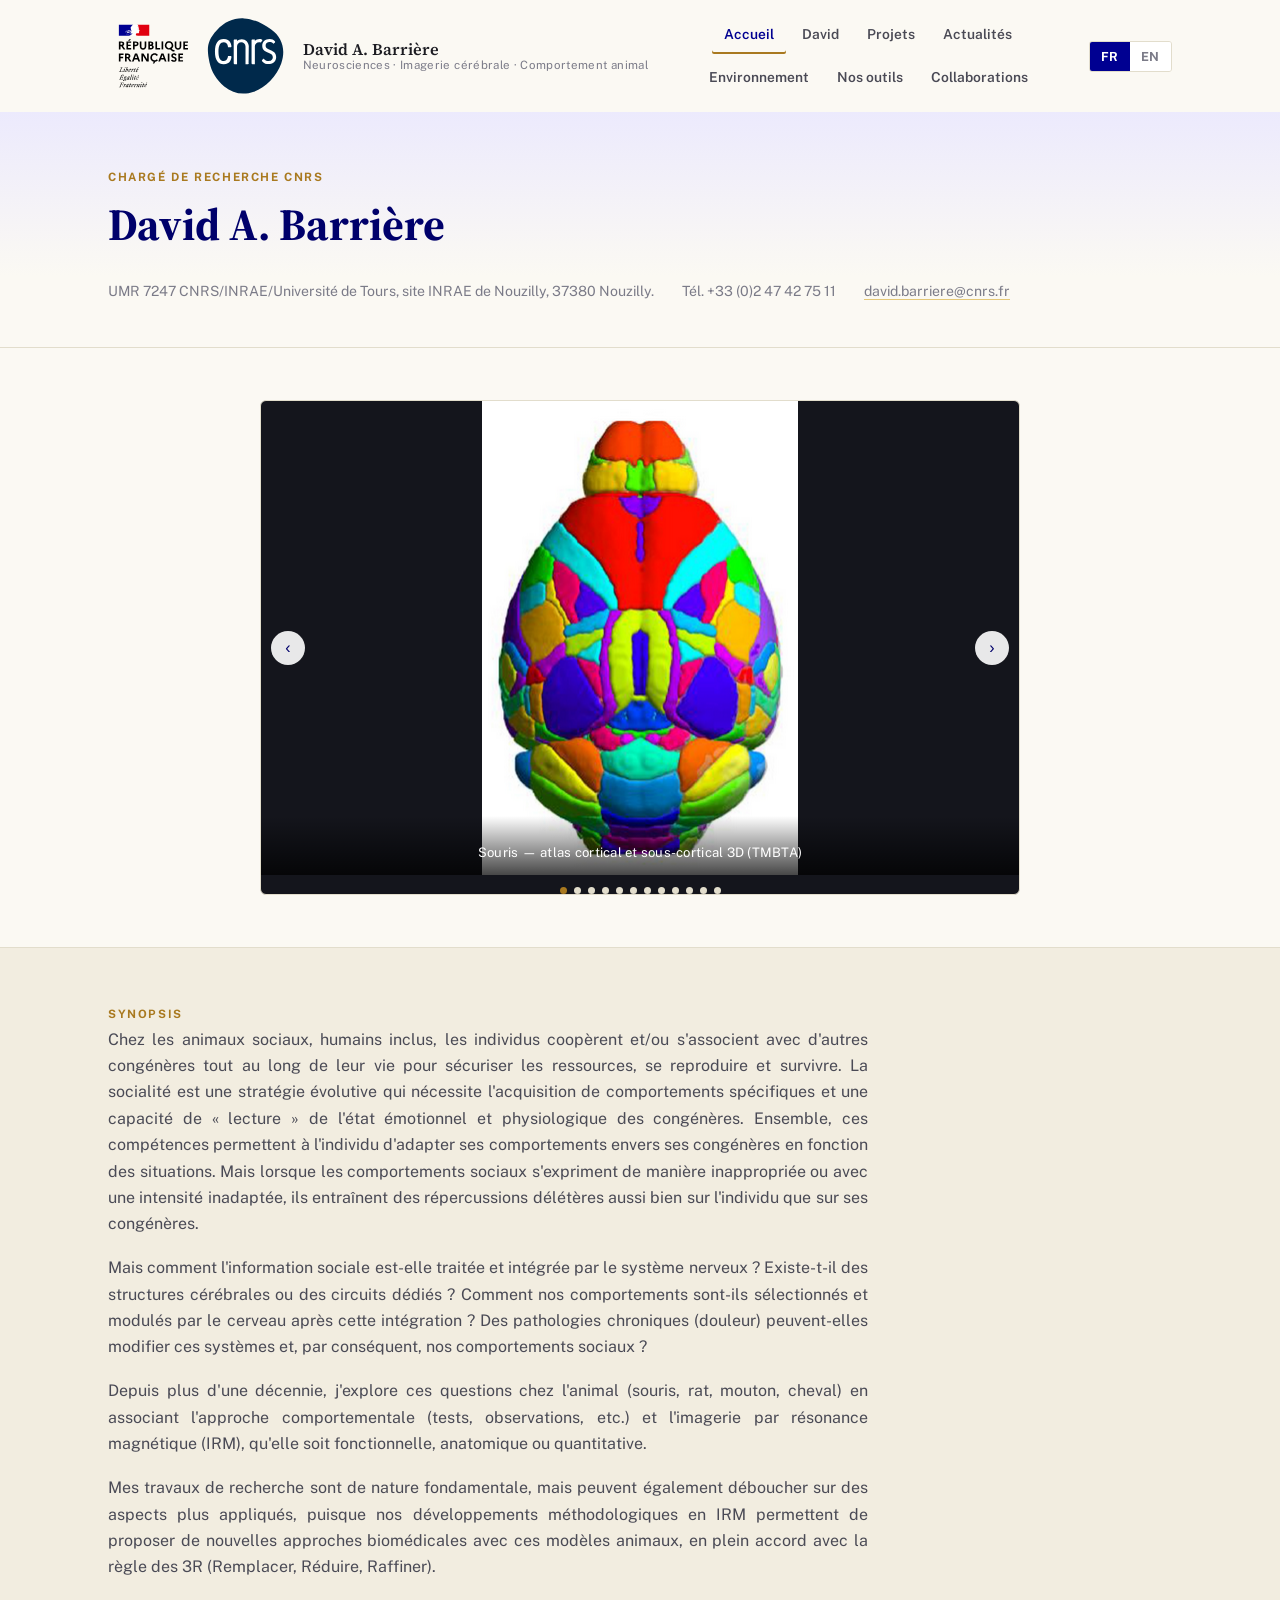
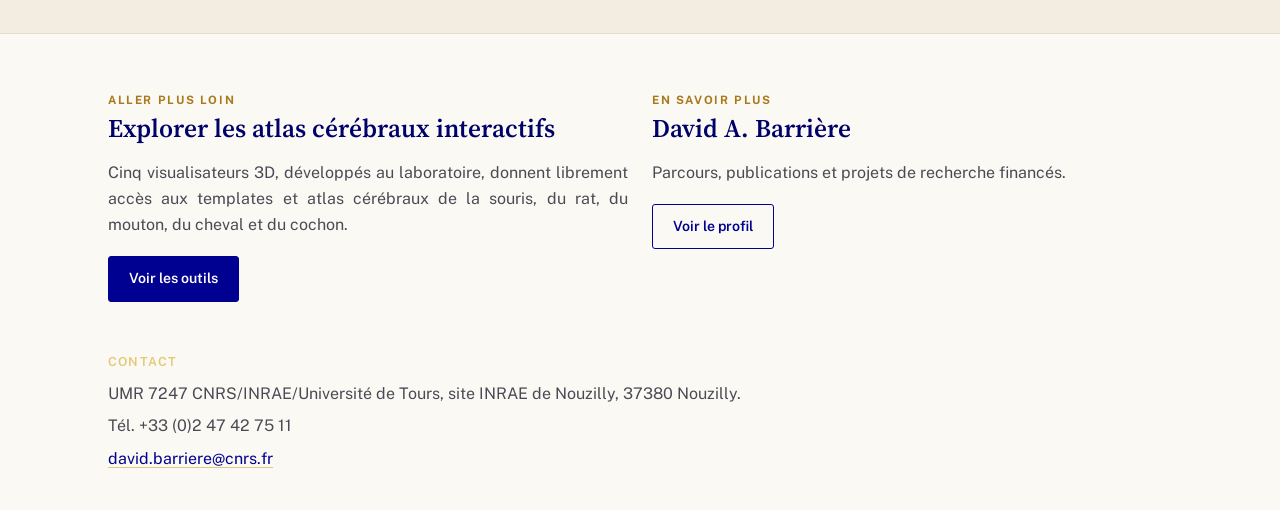
==== index.html @ c44377b9 "Add GoatCounter analytics Privacy-friendly, cookie-free page-view tracking (site code: davidbarriere" ====
<!doctype html>
<html lang="fr">
<head>
<meta charset="utf-8" />
<meta name="viewport" content="width=device-width, initial-scale=1" />
<title>David A. Barrière — Neurosciences sociales &amp; imagerie cérébrale</title>
<meta name="description" content="David A. Barrière, Chargé de Recherche CNRS, UMR 7247 PRC — imagerie cérébrale et éthologie computationnelle chez l'animal." />
<link rel="stylesheet" href="./assets/css/site.css?v=8" />
<script data-goatcounter="https://davidbarriere.goatcounter.com/count" async src="https://gc.zgo.at/count.js"></script>
</head>
<body>
<div id="site-header"></div>

<main>
  <section class="hero">
    <div class="wrap">
      <span class="eyebrow" data-i18n="rights"></span>
      <h1>David A. Barrière</h1>
      <div class="hero-contact">
        <span data-lang-block="fr">UMR 7247 CNRS/INRAE/Université de Tours, site INRAE de Nouzilly, 37380 Nouzilly.</span>
        <span data-lang-block="en">UMR 7247 CNRS/INRAE/University of Tours, INRAE site of Nouzilly, 37380 Nouzilly, France.</span>
        <span>Tél. +33 (0)2 47 42 75 11</span>
        <a href="mailto:david.barriere@cnrs.fr">david.barriere@cnrs.fr</a>
      </div>
    </div>
  </section>

  <section class="section">
    <div class="wrap">
      <div class="carousel" data-carousel>
        <div class="carousel-track">
          <div class="carousel-slide active">
            <img src="assets/img/carousel/mouse1.png" alt="Mouse brain 3D atlas" />
            <div class="carousel-caption">
              <span data-lang-block="fr">Souris — atlas cortical et sous-cortical 3D (TMBTA)</span>
              <span data-lang-block="en">Mouse — 3D cortical and subcortical atlas (TMBTA)</span>
            </div>
          </div>
          <div class="carousel-slide">
            <img src="assets/img/carousel/mouse2.png" alt="Mouse functional cortical systems" />
            <div class="carousel-caption">
              <span data-lang-block="fr">Souris — systèmes corticaux fonctionnels (frontal, insulaire, olfactif, moteur…)</span>
              <span data-lang-block="en">Mouse — functional cortical systems (frontal, insular, olfactory, motor…)</span>
            </div>
          </div>
          <div class="carousel-slide">
            <img src="assets/img/carousel/mouse3.png" alt="Mouse hypothalamic nuclei" />
            <div class="carousel-caption">
              <span data-lang-block="fr">Souris — segmentation 3D des noyaux hypothalamiques</span>
              <span data-lang-block="en">Mouse — 3D segmentation of hypothalamic nuclei</span>
            </div>
          </div>
          <div class="carousel-slide">
            <img src="assets/img/carousel/mouse4.png" alt="Mouse hippocampal formation" />
            <div class="carousel-caption">
              <span data-lang-block="fr">Souris — formation hippocampique bilatérale (CA1/CA3/DG)</span>
              <span data-lang-block="en">Mouse — bilateral hippocampal formation (CA1/CA3/DG)</span>
            </div>
          </div>
          <div class="carousel-slide">
            <img src="assets/img/carousel/rat-atlas.png" alt="Rat brain 3D atlas" />
            <div class="carousel-caption">
              <span data-lang-block="fr">Rat — atlas cérébral 3D, vue dorsale (SIGMA/Waxholm Space)</span>
              <span data-lang-block="en">Rat — 3D brain atlas, dorsal view (SIGMA/Waxholm Space)</span>
            </div>
          </div>
          <div class="carousel-slide">
            <img src="assets/img/carousel/rat2.png" alt="Rat brain coronal atlas series" />
            <div class="carousel-caption">
              <span data-lang-block="fr">Rat — série de coupes coronales en coordonnées stéréotaxiques</span>
              <span data-lang-block="en">Rat — coronal atlas series in stereotaxic coordinates</span>
            </div>
          </div>
          <div class="carousel-slide">
            <img src="assets/img/carousel/sheep.png" alt="Sheep brain stereotaxic atlas" />
            <div class="carousel-caption">
              <span data-lang-block="fr">Mouton — atlas IRM stéréotaxique référencé à Lambda (TSBTA)</span>
              <span data-lang-block="en">Sheep — stereotaxic MRI atlas referenced to Lambda (TSBTA)</span>
            </div>
          </div>
          <div class="carousel-slide">
            <img src="assets/img/carousel/sheep2.png" alt="Sheep thalamic nuclei" />
            <div class="carousel-caption">
              <span data-lang-block="fr">Mouton — segmentation des noyaux thalamiques</span>
              <span data-lang-block="en">Sheep — segmentation of thalamic nuclei</span>
            </div>
          </div>
          <div class="carousel-slide">
            <img src="assets/img/carousel/horse-atlas.png" alt="Horse brain 3D atlas" />
            <div class="carousel-caption">
              <span data-lang-block="fr">Cheval — atlas cortical 3D, vue latérale</span>
              <span data-lang-block="en">Horse — 3D cortical atlas, lateral view</span>
            </div>
          </div>
          <div class="carousel-slide">
            <img src="assets/img/carousel/horse-fiberatlas.png" alt="Horse white matter tractography" />
            <div class="carousel-caption">
              <span data-lang-block="fr">Cheval — tractographie des faisceaux de substance blanche</span>
              <span data-lang-block="en">Horse — white matter fiber tractography</span>
            </div>
          </div>
          <div class="carousel-slide">
            <img src="assets/img/carousel/horse-template.png" alt="Horse anatomical MRI template" />
            <div class="carousel-caption">
              <span data-lang-block="fr">Cheval — template anatomique IRM (coupe coronale)</span>
              <span data-lang-block="en">Horse — anatomical MRI template (coronal slice)</span>
            </div>
          </div>
          <div class="carousel-slide">
            <img src="assets/img/carousel/sheep3.png" alt="Whole-brain segmentation within the skull" />
            <div class="carousel-caption">
              <span data-lang-block="fr">Segmentation cérébrale complète au sein du crâne, espace stéréotaxique</span>
              <span data-lang-block="en">Whole-brain segmentation within the skull, stereotaxic space</span>
            </div>
          </div>
        </div>
        <button class="carousel-arrow prev" aria-label="Previous">‹</button>
        <button class="carousel-arrow next" aria-label="Next">›</button>
        <div class="carousel-dots"></div>
      </div>
    </div>
  </section>

  <section class="section section-alt">
    <div class="wrap">
      <span class="eyebrow" data-lang-block="fr">Synopsis</span>
      <span class="eyebrow" data-lang-block="en">Synopsis</span>
      <div class="prose" data-lang-block="fr">
        <p>Chez les animaux sociaux, humains inclus, les individus coopèrent et/ou s'associent avec d'autres congénères tout au long de leur vie pour sécuriser les ressources, se reproduire et survivre. La socialité est une stratégie évolutive qui nécessite l'acquisition de comportements spécifiques et une capacité de « lecture » de l'état émotionnel et physiologique des congénères. Ensemble, ces compétences permettent à l'individu d'adapter ses comportements envers ses congénères en fonction des situations. Mais lorsque les comportements sociaux s'expriment de manière inappropriée ou avec une intensité inadaptée, ils entraînent des répercussions délétères aussi bien sur l'individu que sur ses congénères.</p>
        <p>Mais comment l'information sociale est-elle traitée et intégrée par le système nerveux ? Existe-t-il des structures cérébrales ou des circuits dédiés ? Comment nos comportements sont-ils sélectionnés et modulés par le cerveau après cette intégration ? Des pathologies chroniques (douleur) peuvent-elles modifier ces systèmes et, par conséquent, nos comportements sociaux ?</p>
        <p>Depuis plus d'une décennie, j'explore ces questions chez l'animal (souris, rat, mouton, cheval) en associant l'approche comportementale (tests, observations, etc.) et l'imagerie par résonance magnétique (IRM), qu'elle soit fonctionnelle, anatomique ou quantitative.</p>
        <p>Mes travaux de recherche sont de nature fondamentale, mais peuvent également déboucher sur des aspects plus appliqués, puisque nos développements méthodologiques en IRM permettent de proposer de nouvelles approches biomédicales avec ces modèles animaux, en plein accord avec la règle des 3R (Remplacer, Réduire, Raffiner).</p>
      </div>
      <div class="prose" data-lang-block="en">
        <p>In social animals, humans included, individuals cooperate with and/or associate with other conspecifics throughout their lives to secure resources, reproduce and survive. Sociality is an evolutionary strategy that requires the acquisition of specific behaviours and the ability to "read" the emotional and physiological state of conspecifics. Together, these abilities allow an individual to adapt its behaviour towards others according to the situation. But when social behaviours are expressed inappropriately, or with an unsuited intensity, they have deleterious consequences for both the individual and its conspecifics.</p>
        <p>But how is social information processed and integrated by the nervous system? Are there dedicated brain structures or circuits? How are our behaviours selected and modulated by the brain after this integration? Can chronic conditions such as pain alter these systems and, consequently, our social behaviours?</p>
        <p>For over a decade, I have been investigating these questions in animal models (mice, rats, sheep, horses), combining behavioural approaches (tests, observations, etc.) with magnetic resonance imaging (MRI), whether functional, anatomical or quantitative.</p>
        <p>My research is fundamental in nature, but can also lead to more applied outcomes, since our methodological developments in MRI make it possible to propose new biomedical approaches using these animal models, fully in line with the 3Rs principle (Replace, Reduce, Refine).</p>
      </div>
    </div>
  </section>

  <section class="section">
    <div class="wrap grid grid-2">
      <div>
        <span class="eyebrow" data-lang-block="fr">Aller plus loin</span>
        <span class="eyebrow" data-lang-block="en">Go further</span>
        <h2 data-lang-block="fr">Explorer les atlas cérébraux interactifs</h2>
        <h2 data-lang-block="en">Explore the interactive brain atlases</h2>
        <p data-lang-block="fr">Cinq visualisateurs 3D, développés au laboratoire, donnent librement accès aux templates et atlas cérébraux de la souris, du rat, du mouton, du cheval et du cochon.</p>
        <p data-lang-block="en">Five 3D viewers, developed in the lab, give free access to the mouse, rat, sheep, horse and pig brain templates and atlases.</p>
        <a class="btn" href="tools.html"><span data-lang-block="fr">Voir les outils</span><span data-lang-block="en">See the tools</span></a>
      </div>
      <div>
        <span class="eyebrow" data-lang-block="fr">En savoir plus</span>
        <span class="eyebrow" data-lang-block="en">Learn more</span>
        <h2 data-lang-block="fr">David A. Barrière</h2>
        <h2 data-lang-block="en">David A. Barrière</h2>
        <p data-lang-block="fr">Parcours, publications et projets de recherche financés.</p>
        <p data-lang-block="en">Career path, publications and funded research projects.</p>
        <a class="btn btn-outline" href="david.html"><span data-lang-block="fr">Voir le profil</span><span data-lang-block="en">See the profile</span></a>
      </div>
    </div>
  </section>
</main>

<div id="site-footer"></div>

<script type="module">
  import { initSiteChrome, initCarousel } from "./assets/js/site.js?v=2";
  initSiteChrome({ active: "home", defaultLang: "fr" });
  initCarousel("[data-carousel]");
</script>
</body>
</html>
---- assets/css/site.css ----
@import url("https://fonts.googleapis.com/css2?family=Source+Serif+4:opsz,wght@8..60,400;8..60,600;8..60,700&family=Public+Sans:wght@400;500;600;700&display=swap");

:root {
  --blue: #000091;
  --blue-dark: #00006b;
  --blue-tint: #eceafd;
  --gold: #a9791f;
  --gold-light: #e4c878;
  --ink: #1c1c22;
  --ink-dim: #4a4a55;
  --ink-faint: #7b7b88;
  --paper: #fbf9f3;
  --paper-alt: #f2ede0;
  --white: #ffffff;
  --border: #e2ddcc;
  --serif: "Source Serif 4", Georgia, "Times New Roman", serif;
  --sans: "Public Sans", -apple-system, BlinkMacSystemFont, "Segoe UI", Arial, sans-serif;
  --maxw: 1120px;
}

* { box-sizing: border-box; }
html { scroll-behavior: smooth; }

body {
  margin: 0;
  background: var(--paper);
  color: var(--ink);
  font-family: var(--sans);
  font-size: 16px;
  line-height: 1.65;
  -webkit-font-smoothing: antialiased;
}

img { max-width: 100%; display: block; }

a { color: var(--blue); text-decoration-color: var(--gold-light); text-underline-offset: 3px; }
a:hover { text-decoration-color: var(--blue); }

.wrap {
  max-width: var(--maxw);
  margin: 0 auto;
  padding: 0 28px;
}

h1, h2, h3, h4 {
  font-family: var(--serif);
  font-weight: 600;
  color: var(--blue-dark);
  line-height: 1.25;
  margin: 0 0 0.6em;
}
h1 { font-size: clamp(2rem, 4vw, 2.8rem); font-weight: 700; }
h2 { font-size: 1.6rem; }
h3 { font-size: 1.2rem; }

p { margin: 0 0 1.1em; color: var(--ink-dim); text-align: justify; text-justify: inter-word; }
p:last-child { margin-bottom: 0; }

.eyebrow {
  display: block;
  font-family: var(--sans);
  font-size: 0.72rem;
  font-weight: 700;
  letter-spacing: 0.14em;
  text-transform: uppercase;
  color: var(--gold);
  margin: 0 0 0.9em;
}

/* ---------- header ---------- */
.site-header {
  background: var(--white);
  border-bottom: 3px solid var(--gold);
  position: sticky;
  top: 0;
  z-index: 50;
}
.site-header-inner {
  max-width: var(--maxw);
  margin: 0 auto;
  padding: 14px 28px;
  display: flex;
  align-items: center;
  gap: 22px;
}
.site-brand {
  display: flex;
  align-items: center;
  gap: 14px;
  text-decoration: none;
  flex: none;
}
.site-brand img { height: 84px; width: auto; }
.site-brand-text { font-family: var(--serif); line-height: 1.15; }
.site-brand-text strong { display: block; font-size: 1.02rem; color: var(--ink); font-weight: 600; }
.site-brand-text span { display: block; font-size: 0.72rem; color: var(--ink-faint); font-family: var(--sans); letter-spacing: 0.03em; }

.site-nav {
  display: flex;
  gap: 4px;
  flex: 1;
  flex-wrap: wrap;
  justify-content: center;
}
.site-nav a {
  font-family: var(--sans);
  font-size: 0.86rem;
  font-weight: 600;
  color: var(--ink-dim);
  text-decoration: none;
  padding: 8px 12px;
  border-radius: 2px;
  white-space: nowrap;
}
.site-nav a:hover { color: var(--blue); background: var(--blue-tint); }
.site-nav a.active { color: var(--blue); box-shadow: inset 0 -2px 0 var(--gold); }

.lang-toggle {
  display: flex;
  border: 1px solid var(--border);
  border-radius: 3px;
  overflow: hidden;
  flex: none;
}
.lang-toggle button {
  font-family: var(--sans);
  font-size: 0.78rem;
  font-weight: 700;
  letter-spacing: 0.04em;
  border: none;
  background: var(--white);
  color: var(--ink-faint);
  padding: 7px 11px;
  cursor: pointer;
}
.lang-toggle button.active { background: var(--blue); color: var(--white); }

.site-nav-toggle { display: none; }

@media (max-width: 880px) {
  .site-header-inner { flex-wrap: wrap; }
  .site-nav { order: 3; width: 100%; justify-content: flex-start; display: none; }
  .site-nav.open { display: flex; }
  .site-nav-toggle {
    display: flex;
    margin-left: auto;
    border: 1px solid var(--border);
    background: var(--white);
    border-radius: 3px;
    padding: 8px 10px;
    cursor: pointer;
    font-family: var(--sans);
    font-weight: 700;
    font-size: 0.8rem;
  }
}

/* ---------- hero ---------- */
.hero {
  background: linear-gradient(180deg, var(--blue-tint), var(--paper) 70%);
  border-bottom: 1px solid var(--border);
  padding: 56px 0 44px;
}
.hero h1 { max-width: 780px; }
.hero-lede {
  font-family: var(--serif);
  font-size: 1.2rem;
  color: var(--ink-dim);
  max-width: 700px;
  margin: 0 0 1.4em;
}
.hero-contact {
  display: flex;
  flex-wrap: wrap;
  gap: 6px 28px;
  font-size: 0.88rem;
  color: var(--ink-faint);
  margin-top: 22px;
}
.hero-contact a { color: var(--ink-faint); }

/* ---------- sections ---------- */
.section { padding: 52px 0; }
.section + .section { border-top: 1px solid var(--border); }
.section-alt { background: var(--paper-alt); }
.section-blue { background: var(--blue-dark); color: var(--white); }
.section-blue h2, .section-blue .eyebrow { color: var(--white); }
.section-blue p { color: #cfd0ea; }

.lede {
  font-family: var(--serif);
  font-size: 1.15rem;
  color: var(--ink);
  max-width: 760px;
}

.prose { max-width: 760px; }
.prose p { font-size: 1rem; }
.prose-wide { max-width: none; }

/* ---------- carousel ---------- */
.carousel {
  position: relative;
  max-width: 760px;
  margin: 0 auto;
  background: #14151c;
  border: 1px solid var(--border);
  border-radius: 6px;
  overflow: hidden;
}
.carousel-track { position: relative; aspect-ratio: 16 / 10; }
.carousel-slide {
  position: absolute;
  inset: 0;
  display: flex;
  align-items: center;
  justify-content: center;
  opacity: 0;
  transition: opacity 0.6s ease;
  pointer-events: none;
}
.carousel-slide.active { opacity: 1; pointer-events: auto; }
.carousel-slide img { max-height: 100%; max-width: 100%; object-fit: contain; }
.carousel-caption {
  position: absolute;
  left: 0; right: 0; bottom: 0;
  background: linear-gradient(0deg, rgba(0,0,0,0.72), transparent);
  color: #fff;
  font-size: 0.82rem;
  padding: 26px 18px 12px;
  text-align: center;
  letter-spacing: 0.02em;
}
.carousel-arrow {
  position: absolute;
  top: 50%;
  transform: translateY(-50%);
  background: rgba(255,255,255,0.9);
  border: none;
  width: 34px;
  height: 34px;
  border-radius: 50%;
  cursor: pointer;
  font-size: 1rem;
  color: var(--blue-dark);
  display: flex;
  align-items: center;
  justify-content: center;
}
.carousel-arrow.prev { left: 10px; }
.carousel-arrow.next { right: 10px; }
.carousel-dots {
  display: flex;
  justify-content: center;
  gap: 7px;
  padding: 12px 0 0;
}
.carousel-dots button {
  width: 7px; height: 7px; border-radius: 50%;
  border: none; background: var(--border); cursor: pointer; padding: 0;
}
.carousel-dots button.active { background: var(--gold); }

/* ---------- cards / lists ---------- */
.grid { display: grid; gap: 24px; }
.grid-2 { grid-template-columns: repeat(auto-fit, minmax(300px, 1fr)); }
.grid-3 { grid-template-columns: repeat(auto-fit, minmax(220px, 1fr)); }

.card {
  background: var(--white);
  border: 1px solid var(--border);
  border-radius: 4px;
  padding: 24px 26px;
}

.project-title-row { display: flex; align-items: baseline; gap: 14px; flex-wrap: wrap; margin-bottom: 0.6em; }
.project-title-row h2 { margin-bottom: 0; }

.status-badge {
  display: inline-block;
  font-size: 0.7rem;
  font-weight: 700;
  letter-spacing: 0.04em;
  text-transform: uppercase;
  padding: 4px 10px;
  border-radius: 3px;
  white-space: nowrap;
  font-family: var(--sans);
}
.status-badge.status-done { background: rgba(122, 36, 56, 0.1); color: #7a2438; border: 1px solid rgba(122, 36, 56, 0.35); }
.status-badge.status-ongoing { background: rgba(47, 122, 77, 0.1); color: #2f7a4d; border: 1px solid rgba(47, 122, 77, 0.35); }
.status-badge.status-starting { background: rgba(0, 0, 145, 0.08); color: var(--blue); border: 1px solid rgba(0, 0, 145, 0.3); }

.timeline { max-width: 640px; }
.timeline-row {
  display: flex;
  gap: 22px;
  padding: 11px 0;
  border-bottom: 1px solid var(--border);
  font-size: 0.94rem;
}
.timeline-row:last-child { border-bottom: none; }
.timeline-year {
  flex: none;
  width: 110px;
  color: var(--gold);
  font-weight: 700;
  font-family: var(--serif);
}
.timeline-label { color: var(--ink); }

.pub-list { max-width: 780px; }
.pub-row {
  display: flex;
  gap: 22px;
  padding: 12px 0;
  border-bottom: 1px solid var(--border);
  font-size: 0.94rem;
  align-items: baseline;
}
.pub-row:last-child { border-bottom: none; }
.pub-year {
  flex: none;
  width: 52px;
  color: var(--gold);
  font-weight: 700;
  font-family: var(--serif);
}
.pub-title { color: var(--ink); text-decoration: none; }
.pub-title:hover { color: var(--blue); text-decoration: underline; }
.pub-journal { color: var(--ink-faint); font-style: italic; }

.profile-links { display: flex; gap: 12px; flex-wrap: wrap; margin: 18px 0 0; }
.profile-links a {
  display: inline-flex;
  align-items: center;
  gap: 8px;
  border: 1px solid var(--border);
  background: var(--white);
  padding: 8px 14px;
  border-radius: 3px;
  font-size: 0.85rem;
  font-weight: 600;
  text-decoration: none;
  color: var(--ink);
}
.profile-links a:hover { border-color: var(--blue); color: var(--blue); }
.profile-links img { height: 16px; width: auto; }

.bio-grid { display: grid; grid-template-columns: 220px 1fr; gap: 40px; align-items: start; }
.bio-grid img { border-radius: 50%; border: 1px solid var(--border); aspect-ratio: 1 / 1; object-fit: cover; }
@media (max-width: 720px) { .bio-grid { grid-template-columns: 1fr; } .bio-grid img { max-width: 200px; } }

.logo-row { display: flex; flex-wrap: wrap; align-items: center; gap: 28px; margin-top: 16px; }
.logo-row img { max-height: 96px; width: auto; }

.news-list { display: flex; flex-direction: column; gap: 0; max-width: 780px; }
.news-row {
  display: block;
  padding: 15px 0;
  border-bottom: 1px solid var(--border);
  text-decoration: none;
}
.news-row:last-child { border-bottom: none; }
.news-outlet {
  font-size: 0.72rem;
  font-weight: 700;
  letter-spacing: 0.08em;
  text-transform: uppercase;
  color: var(--gold);
  display: block;
  margin-bottom: 3px;
}
.news-title { color: var(--ink); font-size: 0.98rem; font-family: var(--serif); }
.news-row:hover .news-title { color: var(--blue); }

.btn {
  display: inline-block;
  background: var(--blue);
  color: var(--white) !important;
  font-weight: 600;
  font-size: 0.88rem;
  padding: 10px 20px;
  border-radius: 3px;
  text-decoration: none;
  border: 1px solid var(--blue);
}
.btn:hover { background: var(--blue-dark); }
.btn-outline {
  background: transparent;
  color: var(--blue) !important;
  border: 1px solid var(--blue);
}
.btn-outline:hover { background: var(--blue-tint); }

.tool-grid { display: grid; grid-template-columns: repeat(3, 1fr); gap: 18px; margin-top: 26px; }
@media (max-width: 720px) { .tool-grid { grid-template-columns: repeat(2, 1fr); } }
@media (max-width: 480px) { .tool-grid { grid-template-columns: 1fr; } }
.tool-card {
  background: var(--white);
  border: 1px solid var(--border);
  border-radius: 4px;
  padding: 22px;
  text-decoration: none;
  transition: border-color 0.15s, transform 0.15s;
}
.tool-card:hover { border-color: var(--gold); transform: translateY(-2px); }
.tool-card .eyebrow { margin-bottom: 6px; }
.tool-card h3 { margin: 0 0 6px; color: var(--blue-dark); }
.tool-card span.arrow { color: var(--gold); font-weight: 700; }

/* ---------- footer ---------- */
.site-footer {
  background: var(--blue-dark);
  color: #cfd0ea;
  padding: 42px 0 26px;
  font-size: 0.9rem;
}
.site-footer a { color: #fff; }
.footer-grid { display: grid; grid-template-columns: repeat(auto-fit, minmax(200px, 1fr)); gap: 28px; margin-bottom: 26px; }
.footer-grid h4 { color: var(--gold-light); font-family: var(--sans); font-size: 0.78rem; text-transform: uppercase; letter-spacing: 0.1em; margin-bottom: 12px; }
.footer-grid p, .footer-grid div { margin: 0 0 6px; }

[data-lang-block] { display: none; }
[data-lang-block].active { display: block; }
span[data-lang-block].active, a[data-lang-block].active { display: inline; }
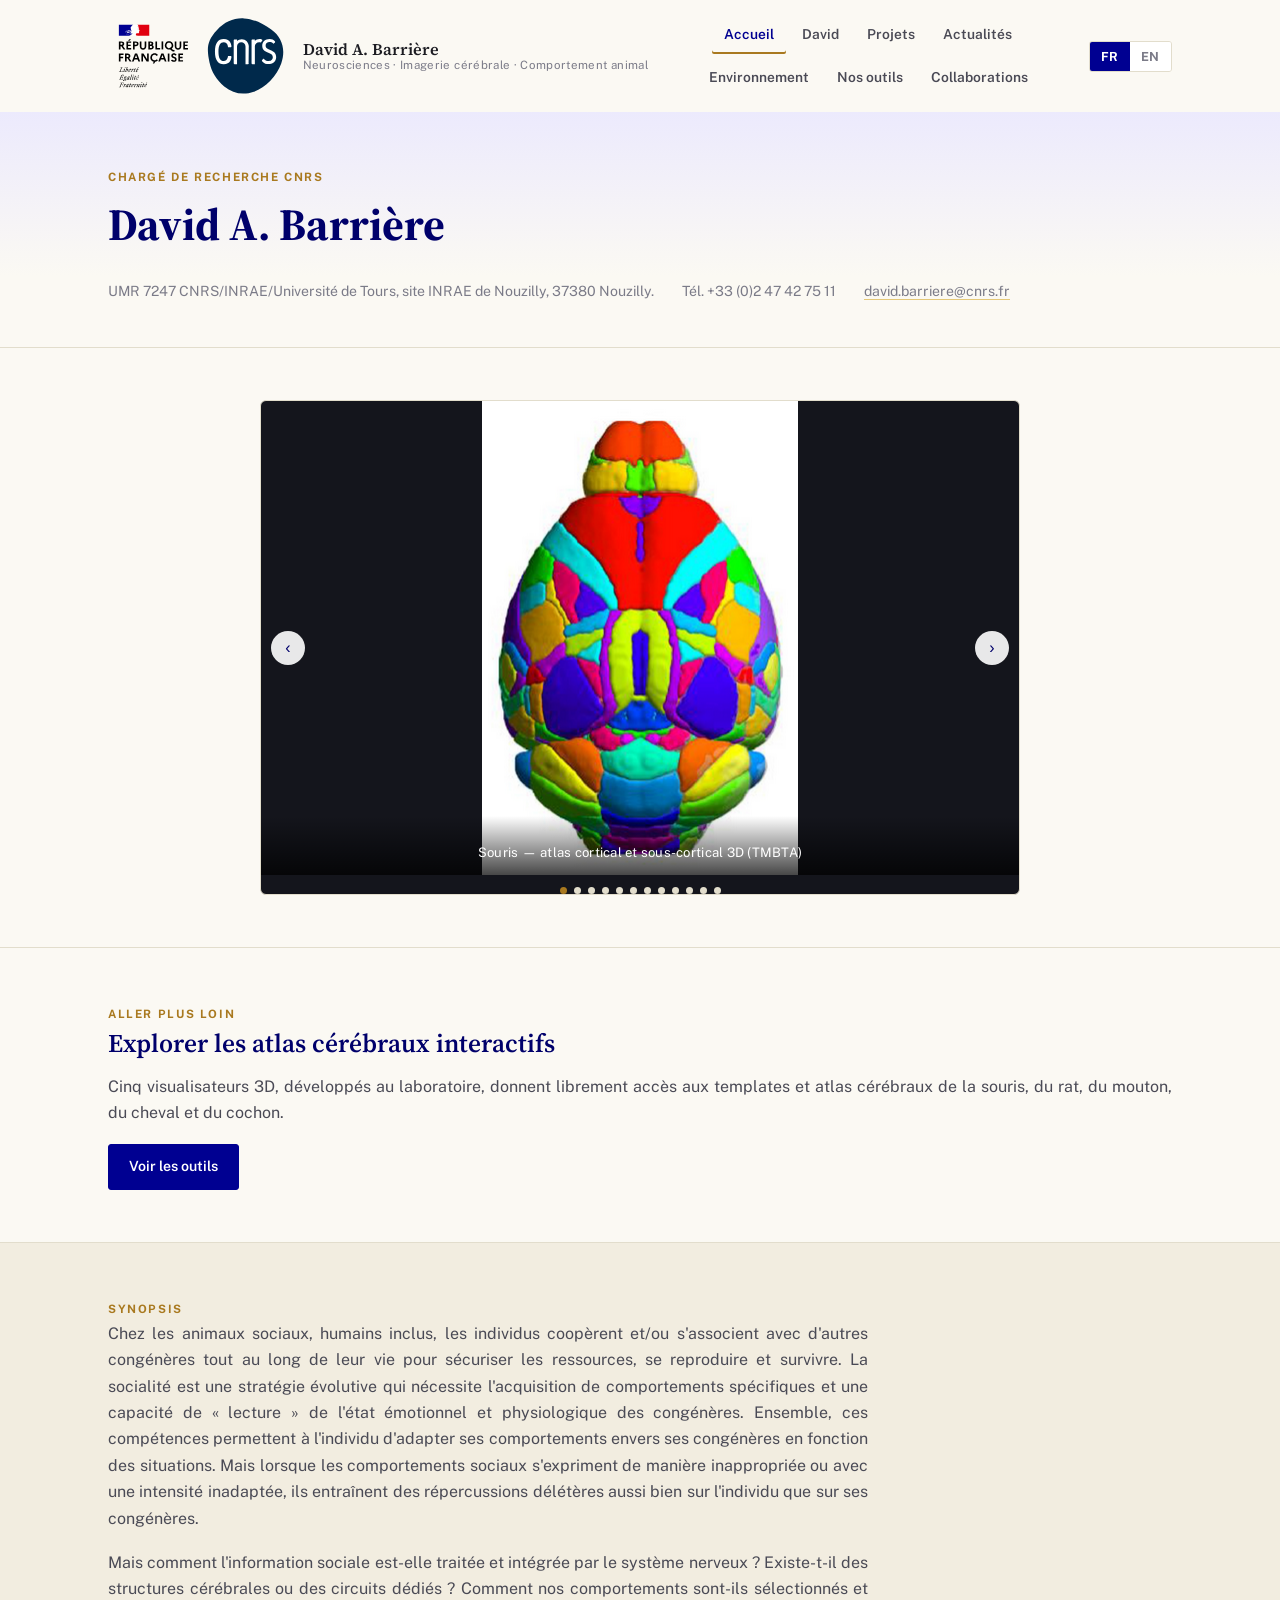
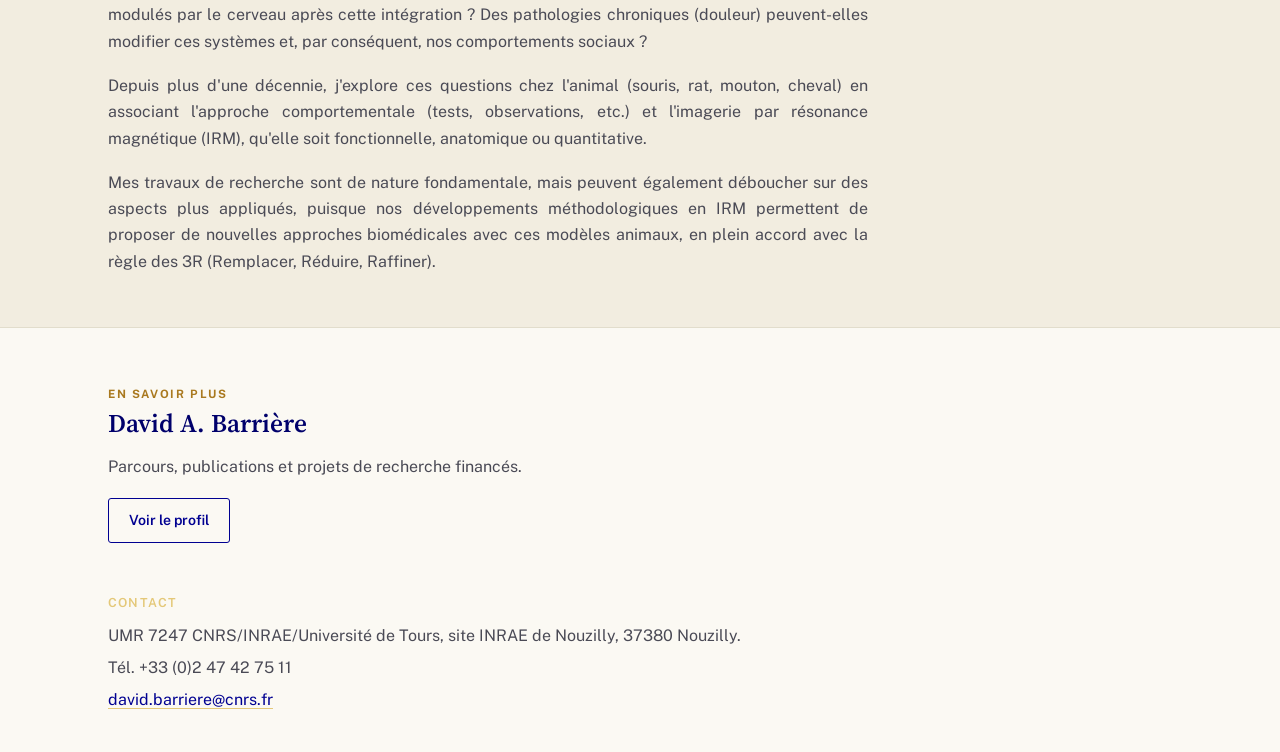
==== commit 27fb5249: "Move tools link near carousel and tool grid above intro text" ====
--- a/index.html
+++ b/index.html
@@ -5,8 +5,11 @@
 <meta name="viewport" content="width=device-width, initial-scale=1" />
 <title>David A. Barrière — Neurosciences sociales &amp; imagerie cérébrale</title>
 <meta name="description" content="David A. Barrière, Chargé de Recherche CNRS, UMR 7247 PRC — imagerie cérébrale et éthologie computationnelle chez l'animal." />
+<meta name="google-site-verification" content="NiwspZHtEETJXSkyAQ-cQuq5qLHvLIbcLgg3oZhoqTY" />
+<meta name="msvalidate.01" content="DA36E1AEF1D26B01E911F034DDCC80C7" />
 <link rel="stylesheet" href="./assets/css/site.css?v=8" />
 <script data-goatcounter="https://davidbarriere.goatcounter.com/count" async src="https://gc.zgo.at/count.js"></script>
+<link rel="canonical" href="https://davidbarriere.github.io/" />
 </head>
 <body>
 <div id="site-header"></div>
@@ -121,6 +124,18 @@
     </div>
   </section>
 
+  <section class="section">
+    <div class="wrap">
+      <span class="eyebrow" data-lang-block="fr">Aller plus loin</span>
+      <span class="eyebrow" data-lang-block="en">Go further</span>
+      <h2 data-lang-block="fr">Explorer les atlas cérébraux interactifs</h2>
+      <h2 data-lang-block="en">Explore the interactive brain atlases</h2>
+      <p data-lang-block="fr">Cinq visualisateurs 3D, développés au laboratoire, donnent librement accès aux templates et atlas cérébraux de la souris, du rat, du mouton, du cheval et du cochon.</p>
+      <p data-lang-block="en">Five 3D viewers, developed in the lab, give free access to the mouse, rat, sheep, horse and pig brain templates and atlases.</p>
+      <a class="btn" href="tools.html"><span data-lang-block="fr">Voir les outils</span><span data-lang-block="en">See the tools</span></a>
+    </div>
+  </section>
+
   <section class="section section-alt">
     <div class="wrap">
       <span class="eyebrow" data-lang-block="fr">Synopsis</span>
@@ -141,25 +156,14 @@
   </section>
 
   <section class="section">
-    <div class="wrap grid grid-2">
-      <div>
-        <span class="eyebrow" data-lang-block="fr">Aller plus loin</span>
-        <span class="eyebrow" data-lang-block="en">Go further</span>
-        <h2 data-lang-block="fr">Explorer les atlas cérébraux interactifs</h2>
-        <h2 data-lang-block="en">Explore the interactive brain atlases</h2>
-        <p data-lang-block="fr">Cinq visualisateurs 3D, développés au laboratoire, donnent librement accès aux templates et atlas cérébraux de la souris, du rat, du mouton, du cheval et du cochon.</p>
-        <p data-lang-block="en">Five 3D viewers, developed in the lab, give free access to the mouse, rat, sheep, horse and pig brain templates and atlases.</p>
-        <a class="btn" href="tools.html"><span data-lang-block="fr">Voir les outils</span><span data-lang-block="en">See the tools</span></a>
-      </div>
-      <div>
-        <span class="eyebrow" data-lang-block="fr">En savoir plus</span>
-        <span class="eyebrow" data-lang-block="en">Learn more</span>
-        <h2 data-lang-block="fr">David A. Barrière</h2>
-        <h2 data-lang-block="en">David A. Barrière</h2>
-        <p data-lang-block="fr">Parcours, publications et projets de recherche financés.</p>
-        <p data-lang-block="en">Career path, publications and funded research projects.</p>
-        <a class="btn btn-outline" href="david.html"><span data-lang-block="fr">Voir le profil</span><span data-lang-block="en">See the profile</span></a>
-      </div>
+    <div class="wrap">
+      <span class="eyebrow" data-lang-block="fr">En savoir plus</span>
+      <span class="eyebrow" data-lang-block="en">Learn more</span>
+      <h2 data-lang-block="fr">David A. Barrière</h2>
+      <h2 data-lang-block="en">David A. Barrière</h2>
+      <p data-lang-block="fr">Parcours, publications et projets de recherche financés.</p>
+      <p data-lang-block="en">Career path, publications and funded research projects.</p>
+      <a class="btn btn-outline" href="david.html"><span data-lang-block="fr">Voir le profil</span><span data-lang-block="en">See the profile</span></a>
     </div>
   </section>
 </main>
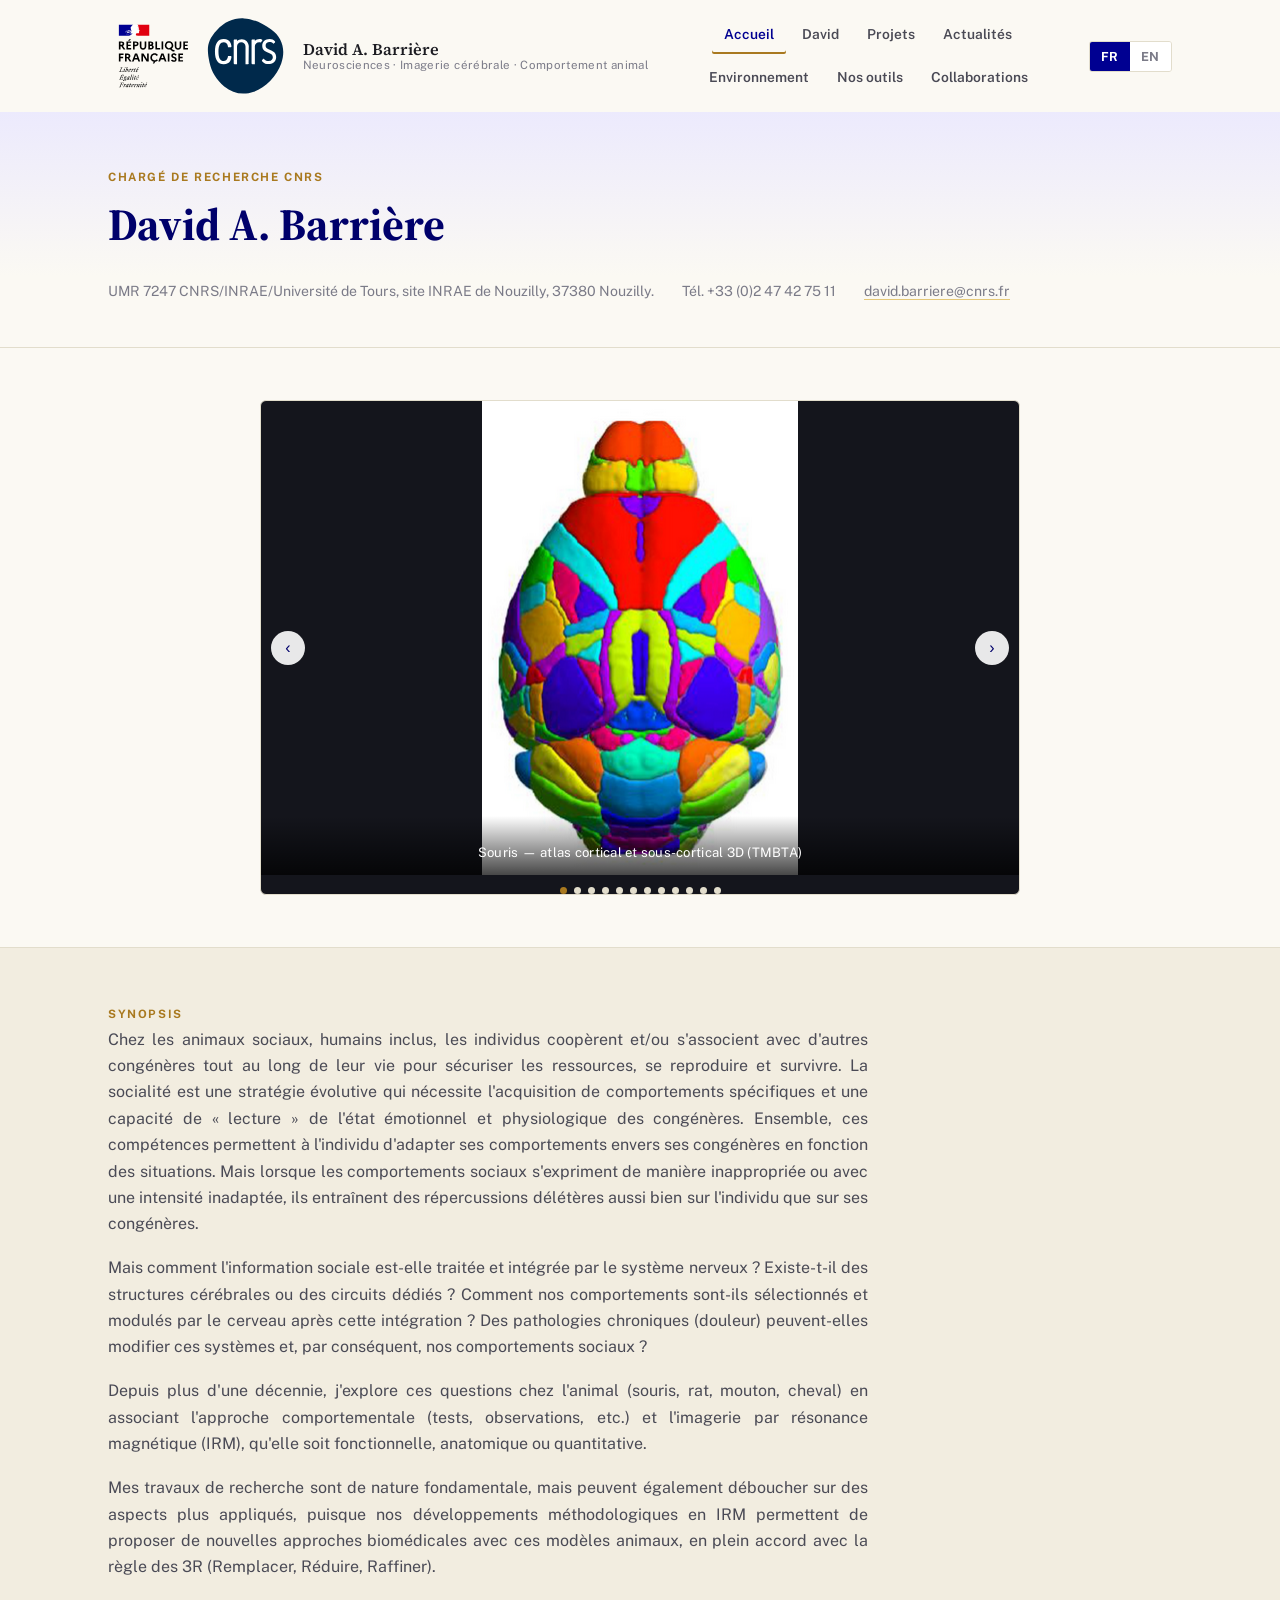
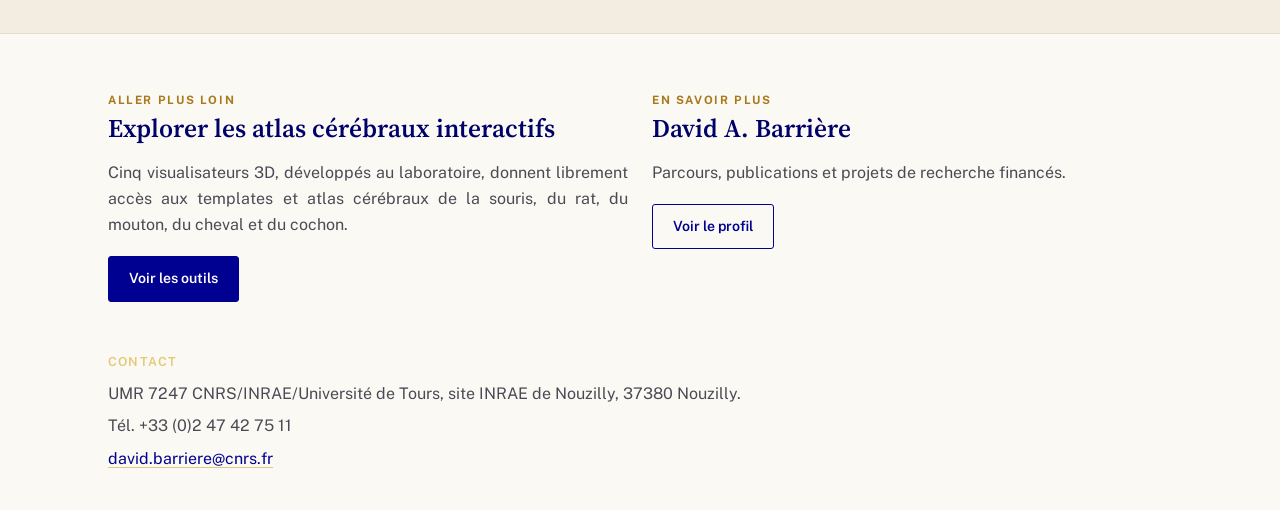
==== commit aafa993b: "Revert homepage layout, move tools divider above tool cards" ====
--- a/index.html
+++ b/index.html
@@ -7,7 +7,7 @@
 <meta name="description" content="David A. Barrière, Chargé de Recherche CNRS, UMR 7247 PRC — imagerie cérébrale et éthologie computationnelle chez l'animal." />
 <meta name="google-site-verification" content="NiwspZHtEETJXSkyAQ-cQuq5qLHvLIbcLgg3oZhoqTY" />
 <meta name="msvalidate.01" content="DA36E1AEF1D26B01E911F034DDCC80C7" />
-<link rel="stylesheet" href="./assets/css/site.css?v=8" />
+<link rel="stylesheet" href="./assets/css/site.css?v=9" />
 <script data-goatcounter="https://davidbarriere.goatcounter.com/count" async src="https://gc.zgo.at/count.js"></script>
 <link rel="canonical" href="https://davidbarriere.github.io/" />
 </head>
@@ -124,18 +124,6 @@
     </div>
   </section>
 
-  <section class="section">
-    <div class="wrap">
-      <span class="eyebrow" data-lang-block="fr">Aller plus loin</span>
-      <span class="eyebrow" data-lang-block="en">Go further</span>
-      <h2 data-lang-block="fr">Explorer les atlas cérébraux interactifs</h2>
-      <h2 data-lang-block="en">Explore the interactive brain atlases</h2>
-      <p data-lang-block="fr">Cinq visualisateurs 3D, développés au laboratoire, donnent librement accès aux templates et atlas cérébraux de la souris, du rat, du mouton, du cheval et du cochon.</p>
-      <p data-lang-block="en">Five 3D viewers, developed in the lab, give free access to the mouse, rat, sheep, horse and pig brain templates and atlases.</p>
-      <a class="btn" href="tools.html"><span data-lang-block="fr">Voir les outils</span><span data-lang-block="en">See the tools</span></a>
-    </div>
-  </section>
-
   <section class="section section-alt">
     <div class="wrap">
       <span class="eyebrow" data-lang-block="fr">Synopsis</span>
@@ -156,14 +144,25 @@
   </section>
 
   <section class="section">
-    <div class="wrap">
-      <span class="eyebrow" data-lang-block="fr">En savoir plus</span>
-      <span class="eyebrow" data-lang-block="en">Learn more</span>
-      <h2 data-lang-block="fr">David A. Barrière</h2>
-      <h2 data-lang-block="en">David A. Barrière</h2>
-      <p data-lang-block="fr">Parcours, publications et projets de recherche financés.</p>
-      <p data-lang-block="en">Career path, publications and funded research projects.</p>
-      <a class="btn btn-outline" href="david.html"><span data-lang-block="fr">Voir le profil</span><span data-lang-block="en">See the profile</span></a>
+    <div class="wrap grid grid-2">
+      <div>
+        <span class="eyebrow" data-lang-block="fr">Aller plus loin</span>
+        <span class="eyebrow" data-lang-block="en">Go further</span>
+        <h2 data-lang-block="fr">Explorer les atlas cérébraux interactifs</h2>
+        <h2 data-lang-block="en">Explore the interactive brain atlases</h2>
+        <p data-lang-block="fr">Cinq visualisateurs 3D, développés au laboratoire, donnent librement accès aux templates et atlas cérébraux de la souris, du rat, du mouton, du cheval et du cochon.</p>
+        <p data-lang-block="en">Five 3D viewers, developed in the lab, give free access to the mouse, rat, sheep, horse and pig brain templates and atlases.</p>
+        <a class="btn" href="tools.html"><span data-lang-block="fr">Voir les outils</span><span data-lang-block="en">See the tools</span></a>
+      </div>
+      <div>
+        <span class="eyebrow" data-lang-block="fr">En savoir plus</span>
+        <span class="eyebrow" data-lang-block="en">Learn more</span>
+        <h2 data-lang-block="fr">David A. Barrière</h2>
+        <h2 data-lang-block="en">David A. Barrière</h2>
+        <p data-lang-block="fr">Parcours, publications et projets de recherche financés.</p>
+        <p data-lang-block="en">Career path, publications and funded research projects.</p>
+        <a class="btn btn-outline" href="david.html"><span data-lang-block="fr">Voir le profil</span><span data-lang-block="en">See the profile</span></a>
+      </div>
     </div>
   </section>
 </main>
--- a/assets/css/site.css
+++ b/assets/css/site.css
@@ -393,7 +393,7 @@
 }
 .btn-outline:hover { background: var(--blue-tint); }
 
-.tool-grid { display: grid; grid-template-columns: repeat(3, 1fr); gap: 18px; margin-top: 26px; }
+.tool-grid { display: grid; grid-template-columns: repeat(3, 1fr); gap: 18px; margin: 26px 0; }
 @media (max-width: 720px) { .tool-grid { grid-template-columns: repeat(2, 1fr); } }
 @media (max-width: 480px) { .tool-grid { grid-template-columns: 1fr; } }
 .tool-card {
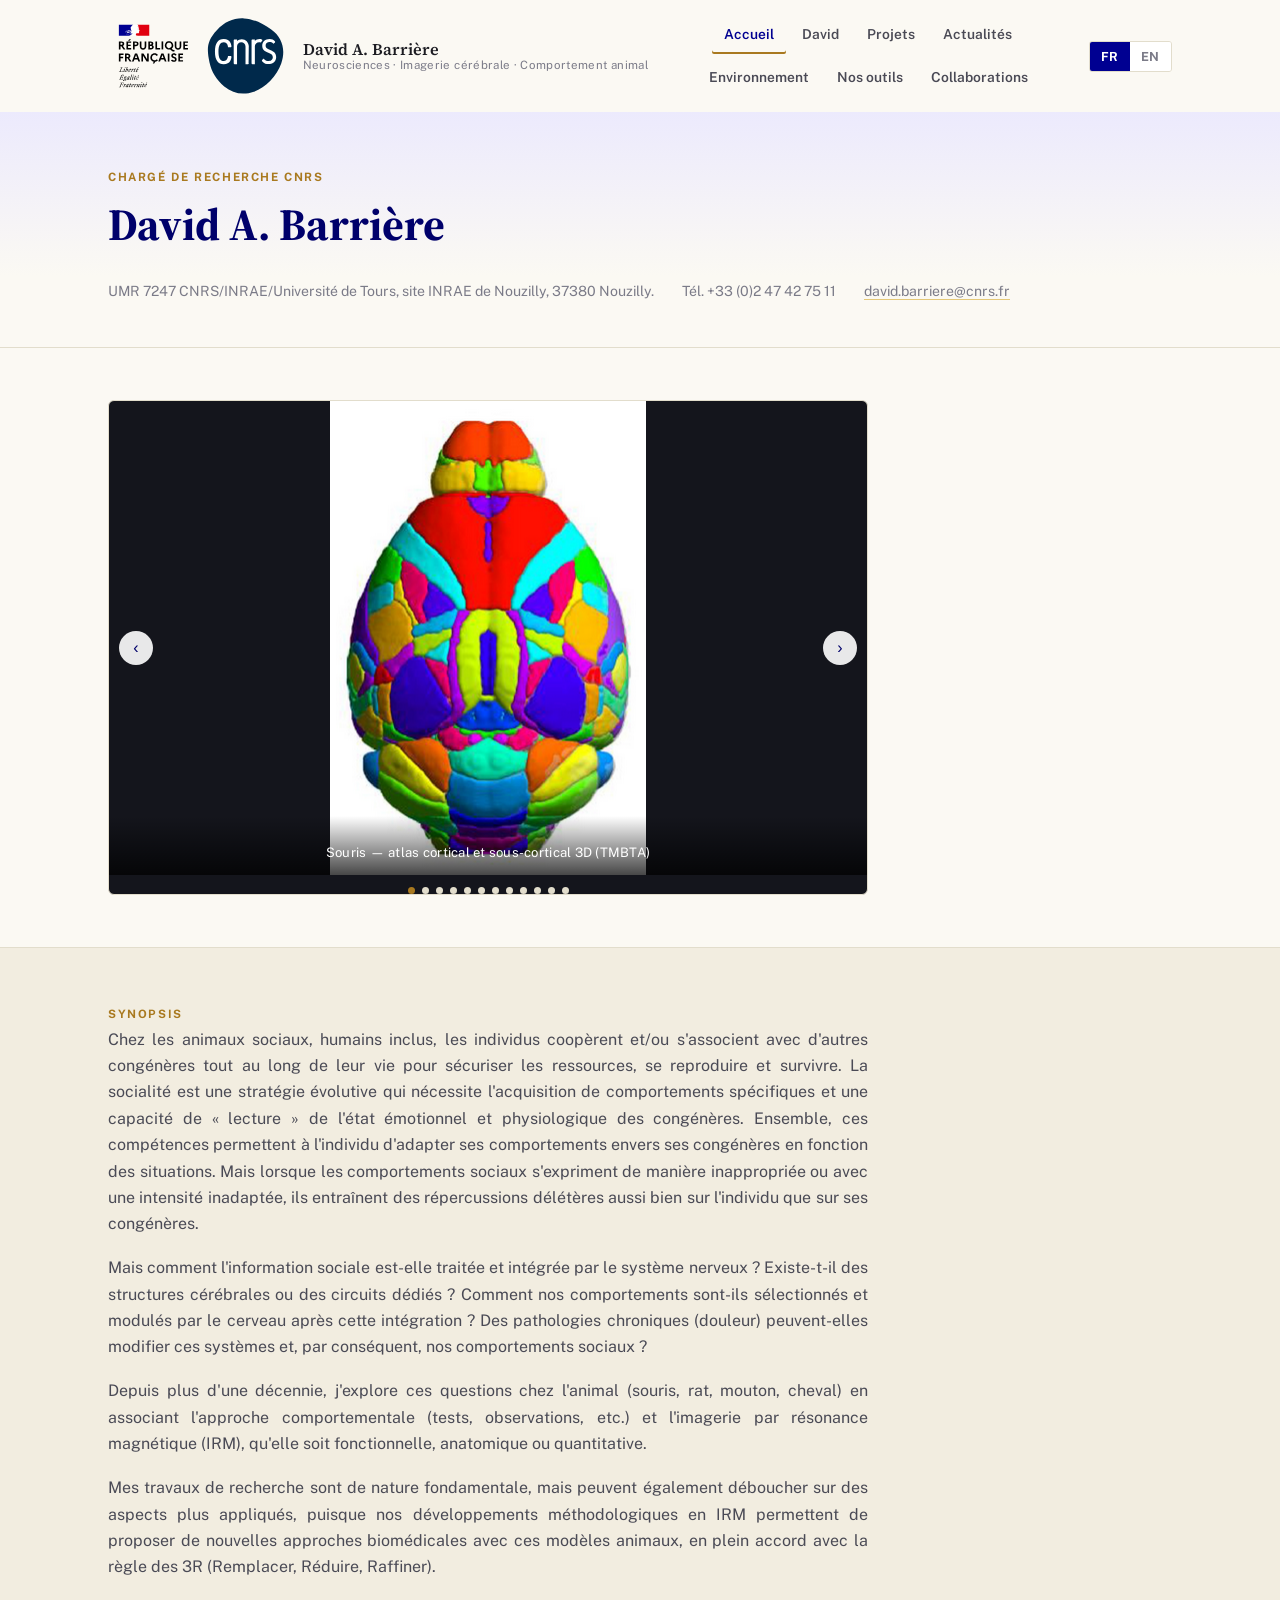
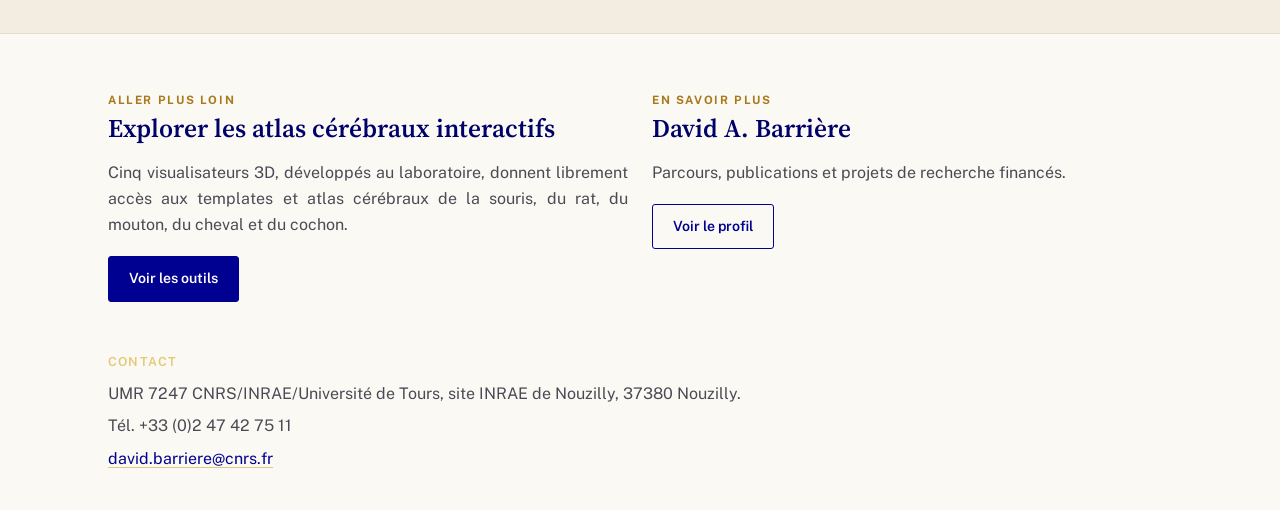
==== commit 5d982794: "Align carousel with text column instead of full-width centering" ====
--- a/index.html
+++ b/index.html
@@ -7,7 +7,7 @@
 <meta name="description" content="David A. Barrière, Chargé de Recherche CNRS, UMR 7247 PRC — imagerie cérébrale et éthologie computationnelle chez l'animal." />
 <meta name="google-site-verification" content="NiwspZHtEETJXSkyAQ-cQuq5qLHvLIbcLgg3oZhoqTY" />
 <meta name="msvalidate.01" content="DA36E1AEF1D26B01E911F034DDCC80C7" />
-<link rel="stylesheet" href="./assets/css/site.css?v=9" />
+<link rel="stylesheet" href="./assets/css/site.css?v=10" />
 <script data-goatcounter="https://davidbarriere.goatcounter.com/count" async src="https://gc.zgo.at/count.js"></script>
 <link rel="canonical" href="https://davidbarriere.github.io/" />
 </head>
--- a/assets/css/site.css
+++ b/assets/css/site.css
@@ -202,7 +202,7 @@
 .carousel {
   position: relative;
   max-width: 760px;
-  margin: 0 auto;
+  margin: 0;
   background: #14151c;
   border: 1px solid var(--border);
   border-radius: 6px;
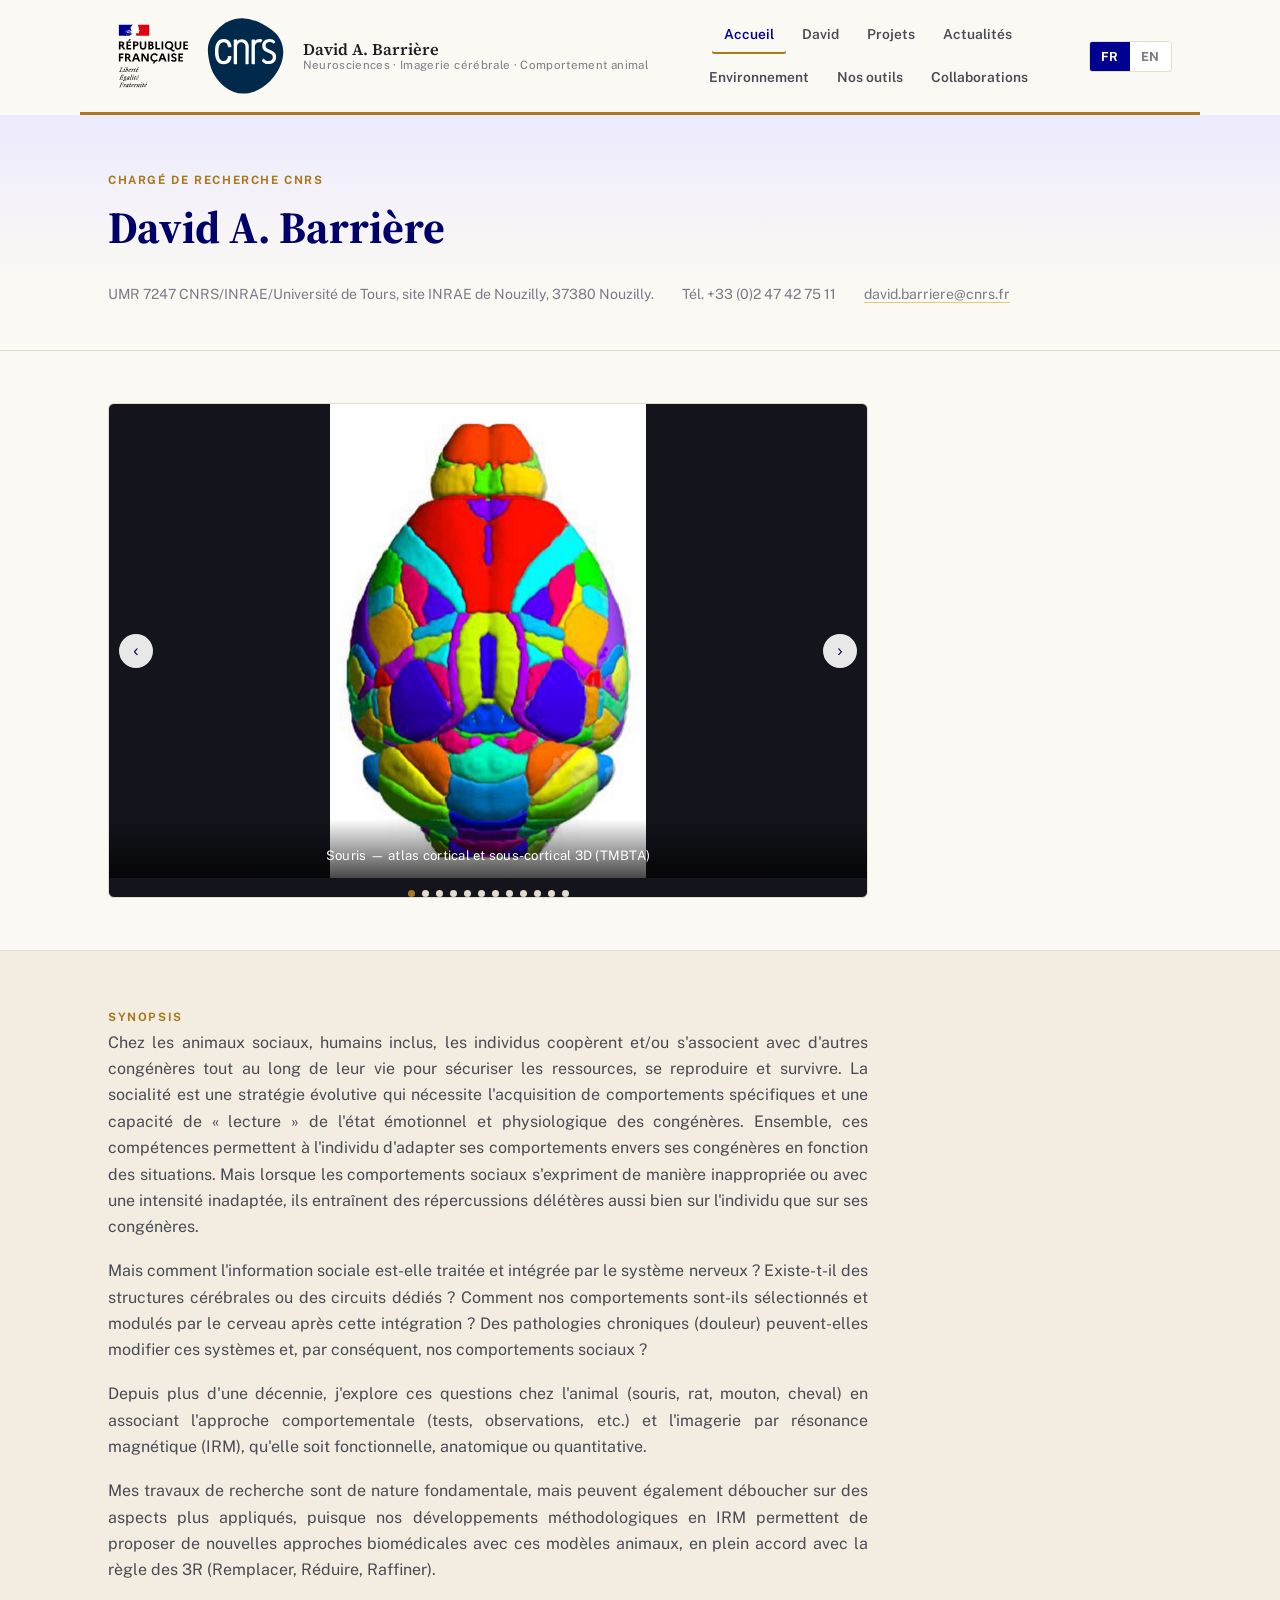
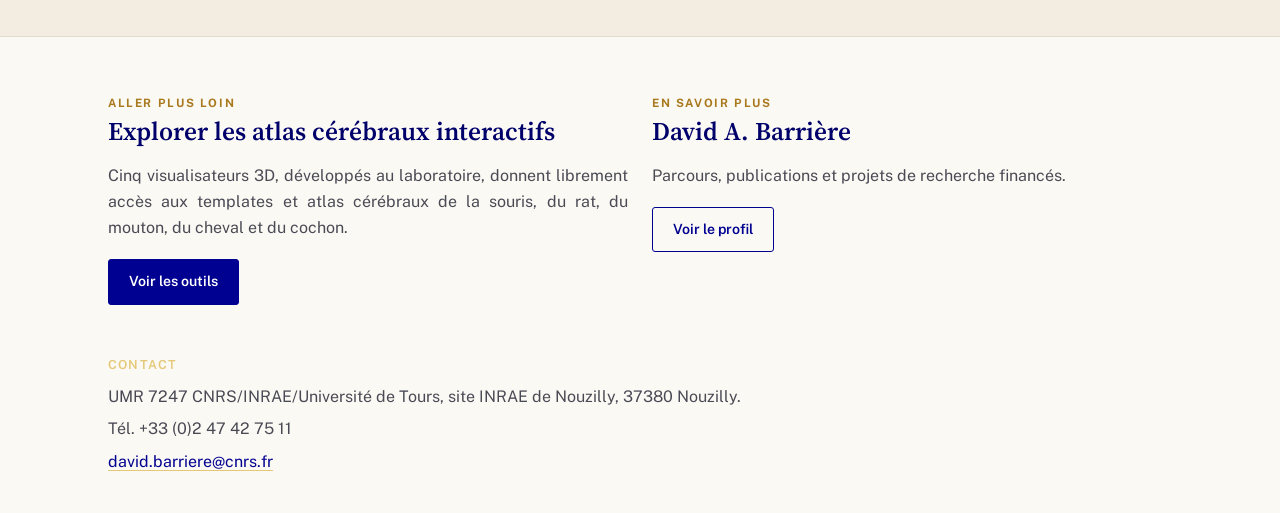
==== commit b677947f: "Constrain header gold divider to header content width" ====
--- a/index.html
+++ b/index.html
@@ -7,7 +7,7 @@
 <meta name="description" content="David A. Barrière, Chargé de Recherche CNRS, UMR 7247 PRC — imagerie cérébrale et éthologie computationnelle chez l'animal." />
 <meta name="google-site-verification" content="NiwspZHtEETJXSkyAQ-cQuq5qLHvLIbcLgg3oZhoqTY" />
 <meta name="msvalidate.01" content="DA36E1AEF1D26B01E911F034DDCC80C7" />
-<link rel="stylesheet" href="./assets/css/site.css?v=10" />
+<link rel="stylesheet" href="./assets/css/site.css?v=11" />
 <script data-goatcounter="https://davidbarriere.goatcounter.com/count" async src="https://gc.zgo.at/count.js"></script>
 <link rel="canonical" href="https://davidbarriere.github.io/" />
 </head>
--- a/assets/css/site.css
+++ b/assets/css/site.css
@@ -70,7 +70,6 @@
 /* ---------- header ---------- */
 .site-header {
   background: var(--white);
-  border-bottom: 3px solid var(--gold);
   position: sticky;
   top: 0;
   z-index: 50;
@@ -79,6 +78,7 @@
   max-width: var(--maxw);
   margin: 0 auto;
   padding: 14px 28px;
+  border-bottom: 3px solid var(--gold);
   display: flex;
   align-items: center;
   gap: 22px;
